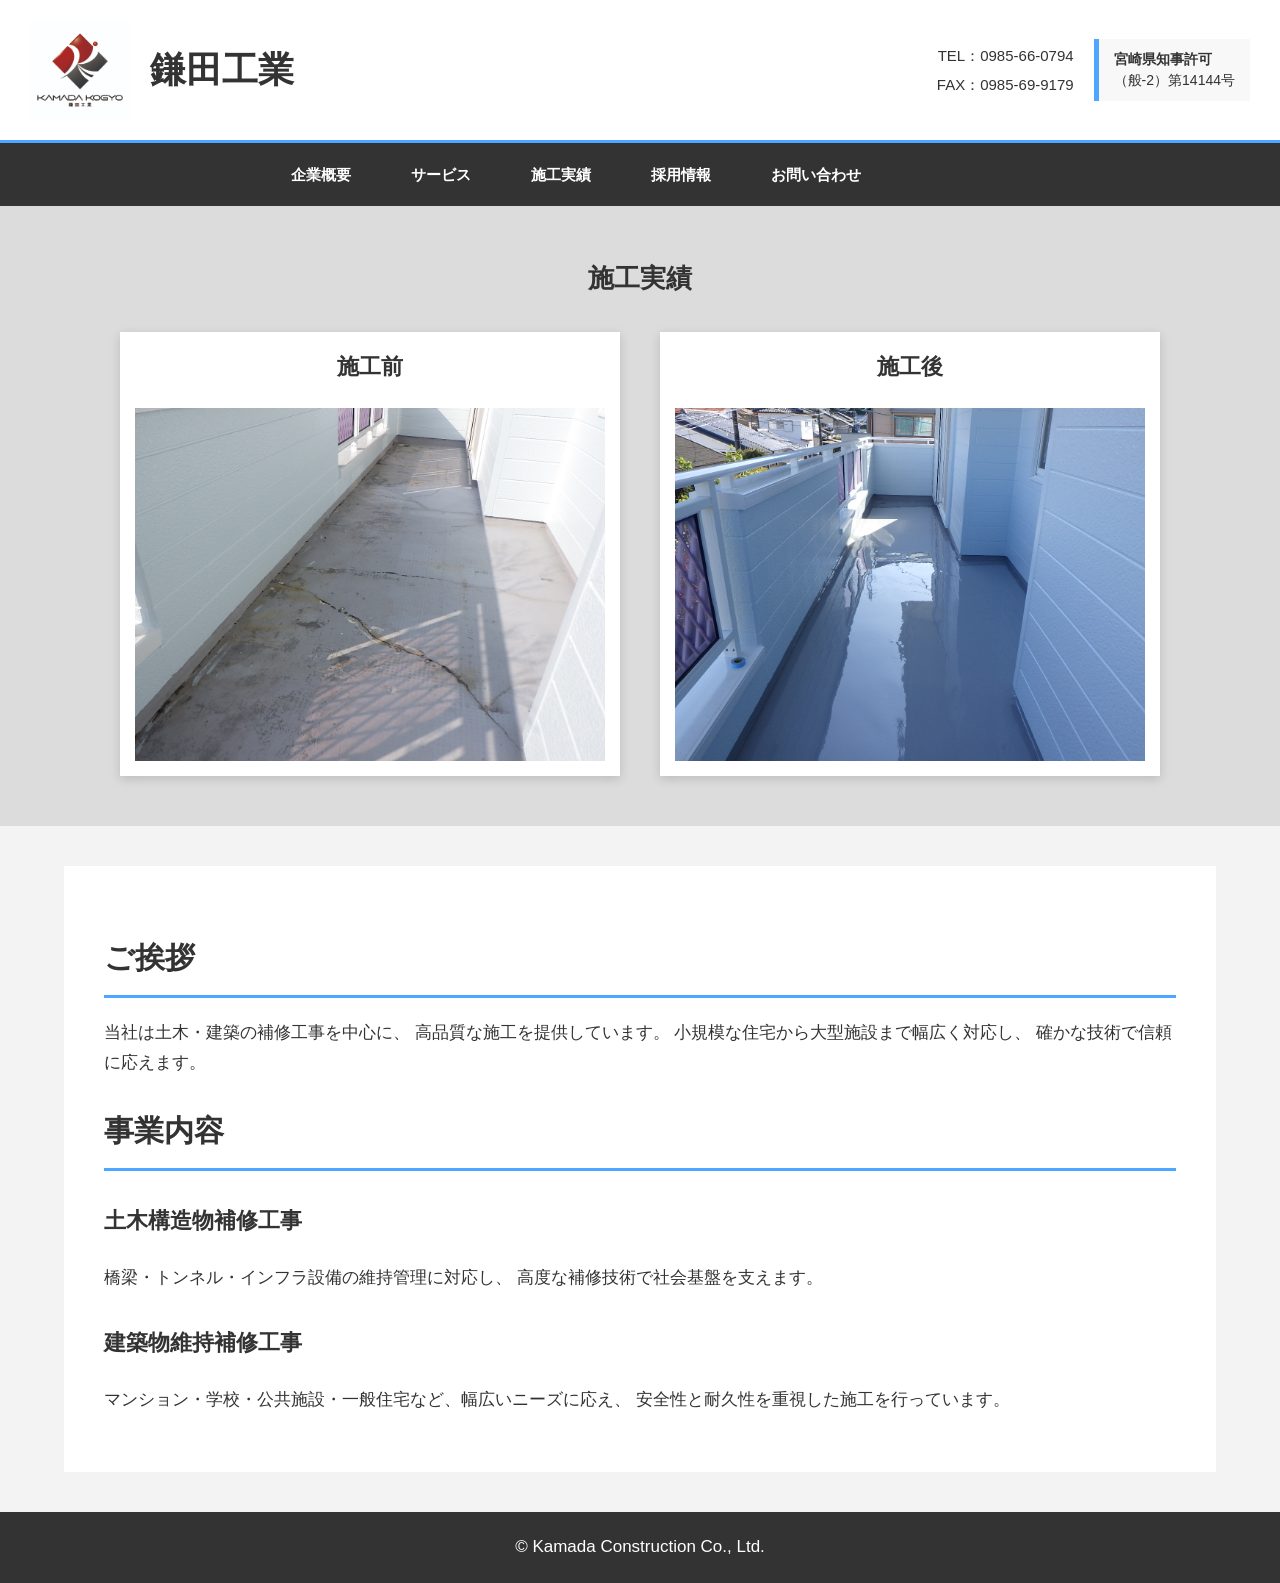
==== index.html @ 240cc28d "Add files via upload" ====
<!DOCTYPE html>
<html lang="ja">
<head>
  <meta charset="UTF-8">
  <title>鎌田工業</title>
  <meta name="viewport" content="width=device-width, initial-scale=1.0">

  <!-- CSS読み込み -->
  <link rel="stylesheet" href="style/1.css">

</head>
<body>

  <!-- ヘッダー -->
<header class="header">

  <div class="logo-area">
    <img src="ロゴ.jpg" alt="会社ロゴ" class="logo">
    <h1>鎌田工業</h1>
  </div>

<div class="contact">

  <div class="contact-info">
    <p>TEL：0985-66-0794</p>
    <p>FAX：0985-69-9179</p>
  </div>

  <div class="license">
    <strong>宮崎県知事許可</strong><br>
    （般-2）第14144号
  </div>

</div>

</header>

  <!-- ナビ -->
  <nav class="nav">
    <ul class="container">
<li><a href="company.html">企業概要</a></li>
<li><a href="service.html">サービス</a></li>
<li><a href="works.html">施工実績</a></li>
<li><a href="recruit.html">採用情報</a></li>
<li><a href="contact.html">お問い合わせ</a></li>
    </ul>
  </nav>

  <!-- メイン -->
<section class="hero">

  <h2>施工実績</h2>

  <div class="before-after">

    <div class="box">
      <h3>施工前</h3>
      <img src="before.jpg" alt="施工前">
    </div>

    <div class="box">
      <h3>施工後</h3>
      <img src="after.jpg" alt="施工後">
    </div>

  </div>

</section>
  <!-- コンテンツ -->
  <main class="container main">

    <section>

      <h2>ご挨拶</h2>

      <p>
        当社は土木・建築の補修工事を中心に、
        高品質な施工を提供しています。
        小規模な住宅から大型施設まで幅広く対応し、
        確かな技術で信頼に応えます。
      </p>

    </section>

    <section>

      <h2>事業内容</h2>

      <h3>土木構造物補修工事</h3>

      <p>
        橋梁・トンネル・インフラ設備の維持管理に対応し、
        高度な補修技術で社会基盤を支えます。
      </p>

      <h3>建築物維持補修工事</h3>

      <p>
        マンション・学校・公共施設・一般住宅など、幅広いニーズに応え、
        安全性と耐久性を重視した施工を行っています。
      </p>

    </section>

  </main>

  <!-- フッター -->
  <footer class="footer">

    <div class="container">
      <p>© Kamada Construction Co., Ltd.</p>
    </div>

  </footer>

</body>
</html>
---- style/1.css ----
/* 全体 */

body{
  margin:0;
  font-family:sans-serif;
  background:#f3f3f3;
  color:#333;
  font-size:17px;
  line-height:1.8;
}

/* 共通 */

.container{
  width:90%;
  max-width:1300px;
  margin:auto;
}

/* ヘッダー */

.header{
  background:white;
  display:flex;
  justify-content:space-between;
  align-items:center;
  padding:20px 30px;
  border-bottom:3px solid #4da6ff;
}

.logo-area{
  display:flex;
  align-items:center;
  gap:20px;
}

.logo-area img{
  width:100px;
  height:auto;
}

.logo-area h1{
  margin:0;
  font-size:36px;
}

.contact{
  text-align:right;
  font-size:15px;
}

/* ナビ */

.nav{
  background:#333;
}

.nav ul{
  display:flex;
  justify-content:center;
  list-style:none;
  margin:0;
  padding:0;
}

.nav a{
  display:block;
  padding:18px 30px;
  color:white;
  text-decoration:none;
  font-size:15px;
  font-weight:bold;
}

.nav a:hover{
  background:#4da6ff;
}

/* 施工前後 */

.hero{
  background:#dcdcdc;
  padding:50px 20px;
}

.hero h2{
  text-align:center;
  margin-top:0;
  margin-bottom:30px;
}

.before-after{
  display:flex;
  justify-content:center;
  gap:40px;
  flex-wrap:wrap;
}

.box{
  background:white;
  padding:15px;
  box-shadow:0 3px 10px rgba(0,0,0,0.15);
  width:500px;
  max-width:100%;
  box-sizing:border-box;
}

.box h3{
  text-align:center;
  margin-top:0;
  font-size:22px;
}

.box img{
  width:100%;
  height:auto;
  display:block;
}

/* 本文 */

.main{
  width:90%;
  max-width:1300px;
  margin:40px auto;
  background:white;
  padding:40px;
  box-sizing:border-box;
}

.main h2{
  font-size:30px;
  border-bottom:3px solid #4da6ff;
  padding-bottom:10px;
  margin-bottom:20px;
}

.main h3{
  font-size:22px;
  margin-top:30px;
}

.main p{
  font-size:17px;
}

/* フッター */

.footer{
  background:#333;
  color:white;
  text-align:center;
  padding:20px;
  margin-top:40px;
}

.footer p{
  margin:0;
}

/* レスポンシブ対応 */

@media (max-width: 900px){

  .header{
    flex-direction:column;
    text-align:center;
    gap:15px;
    padding:20px;
  }

  .logo-area{
    flex-direction:column;
    gap:10px;
  }

  .logo-area h1{
    font-size:28px;
  }

  .contact{
    text-align:center;
  }

  .nav ul{
    flex-wrap:wrap;
  }

  .nav a{
    padding:12px 15px;
    font-size:14px;
  }

  .main{
    width:95%;
    padding:20px;
  }

  .main h2{
    font-size:24px;
  }

  .main h3{
    font-size:20px;
  }

  .box{
    width:100%;
  }

}
table{
  width:100%;
  border-collapse:collapse;
}

table td{
  border:1px solid #ddd;
  padding:15px;
}

input,
textarea{
  width:100%;
  padding:10px;
  box-sizing:border-box;
}

button{
  background:#4da6ff;
  color:white;
  border:none;
  padding:12px 25px;
  cursor:pointer;
  font-size:16px;
}

button:hover{
  opacity:0.8;
}
@page {
  size: landscape;
  margin: 5mm;
}

@media print {

  html,
  body{
    width: 100%;
  }

  body{
    zoom: 100%;
    background: white;
  }

  .container,
  .main{
    width: 100%;
    max-width: none;
  }

}

/* 区切り線 */

hr{
  border:none;
  border-top:2px solid #ddd;
  margin:50px 0;
}

/* 対応工事一覧 */

.service-list{
  background:#f8f8f8;
  padding:30px;
  border-left:5px solid #4da6ff;
  margin-top:20px;
}

.service-list h2{
  margin-top:0;
}

.service-list ul{
  margin-bottom:25px;
}

.service-list li{
  margin-bottom:8px;
}

/* 採用情報 */

.job-box{
  margin-top:30px;
  border:1px solid #ddd;
  background:#fff;
}

.job-row{
  display:flex;
  border-bottom:1px solid #ddd;
}

.job-row:last-child{
  border-bottom:none;
}

.job-title{
  width:220px;
  background:#f5f5f5;
  padding:18px;
  font-weight:bold;
  box-sizing:border-box;
}

.job-content{
  flex:1;
  padding:18px;
  box-sizing:border-box;
}

.recruit-contact{
  margin-top:40px;
  padding:25px;
  background:#f8f8f8;
  border-left:5px solid #4da6ff;
}

@media (max-width:900px){

  .job-row{
    flex-direction:column;
  }

  .job-title{
    width:100%;
  }

}

/* ヘッダー会社情報 */

/* ヘッダー会社情報 */

.contact{
  display:flex;
  align-items:center;
  gap:20px;
}

.contact-info{
  text-align:right;
  font-size:15px;
  line-height:1.6;
}

.contact-info p{
  margin:5px 0;
}

.license{
  background:#f8f8f8;
  border-left:5px solid #4da6ff;
  padding:10px 15px;
  font-size:14px;
  line-height:1.5;
  text-align:left;
  white-space:nowrap;
}

/* スマホ対応 */

@media (max-width:900px){

  .contact{
    flex-direction:column;
    align-items:center;
    gap:10px;
  }

  .contact-info{
    text-align:center;
  }

}

table{
  width:100%;
  border-collapse:collapse;
  table-layout:fixed;
}

table td{
  border:1px solid #ddd;
  padding:15px;
  vertical-align:top;
}

table td:first-child{
  width:120px;
  background:#f5f5f5;
  font-weight:bold;
}

table tr:first-child{
  background:#4da6ff;
  color:white;
  font-weight:bold;
}

table td{
  padding:15px;
  vertical-align:top;
}

/* 施工実績 */

.works-table{
  width:100%;
  border-collapse:collapse;
}

.works-table th{
  background:#4da6ff;
  color:#fff;
  padding:15px;
  border:1px solid #ddd;
  text-align:left;
}

.works-table td{
  padding:15px;
  border:1px solid #ddd;
  vertical-align:top;
}

/* 企業概要テーブル */

table{
width:100%;
border-collapse:collapse;
}

table td{
border:1px solid #ddd;
padding:15px;
vertical-align:top;
}

table td:first-child{
width:140px;
background:#f5f5f5;
font-weight:bold;
}
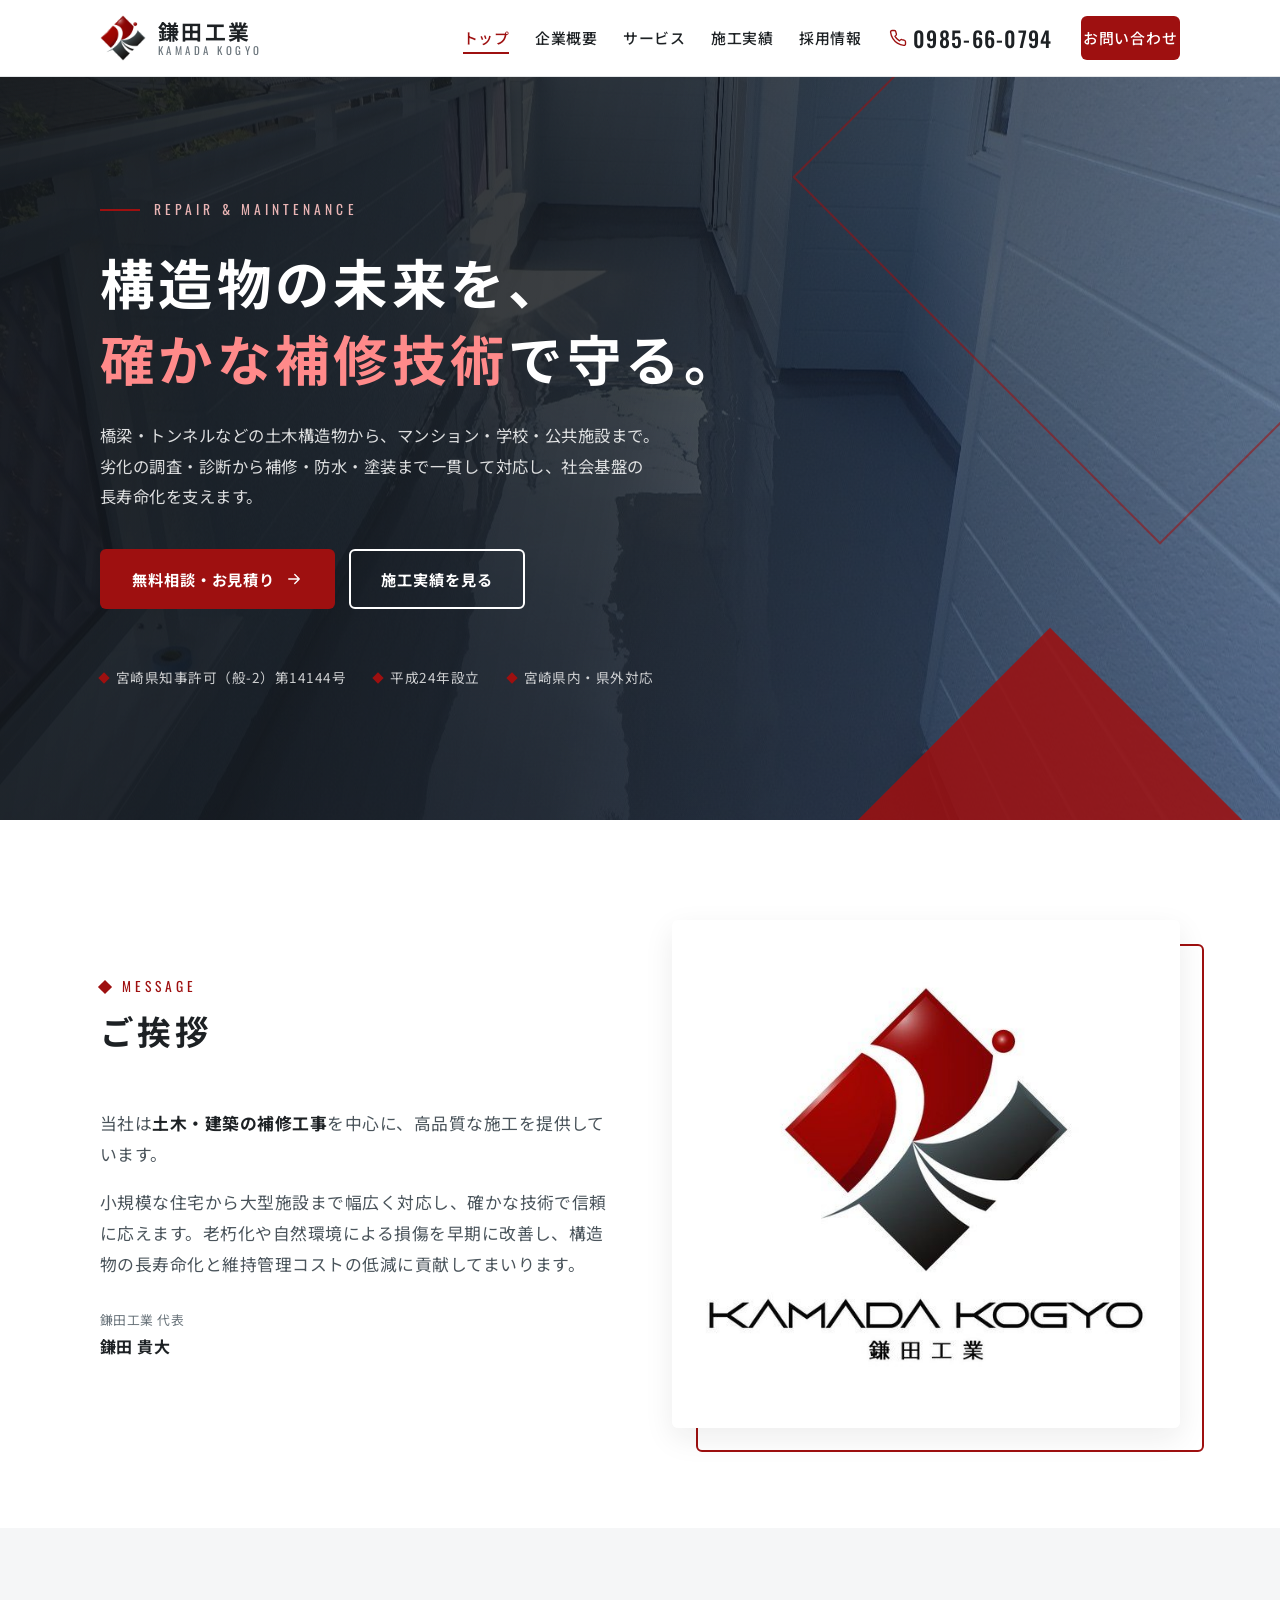
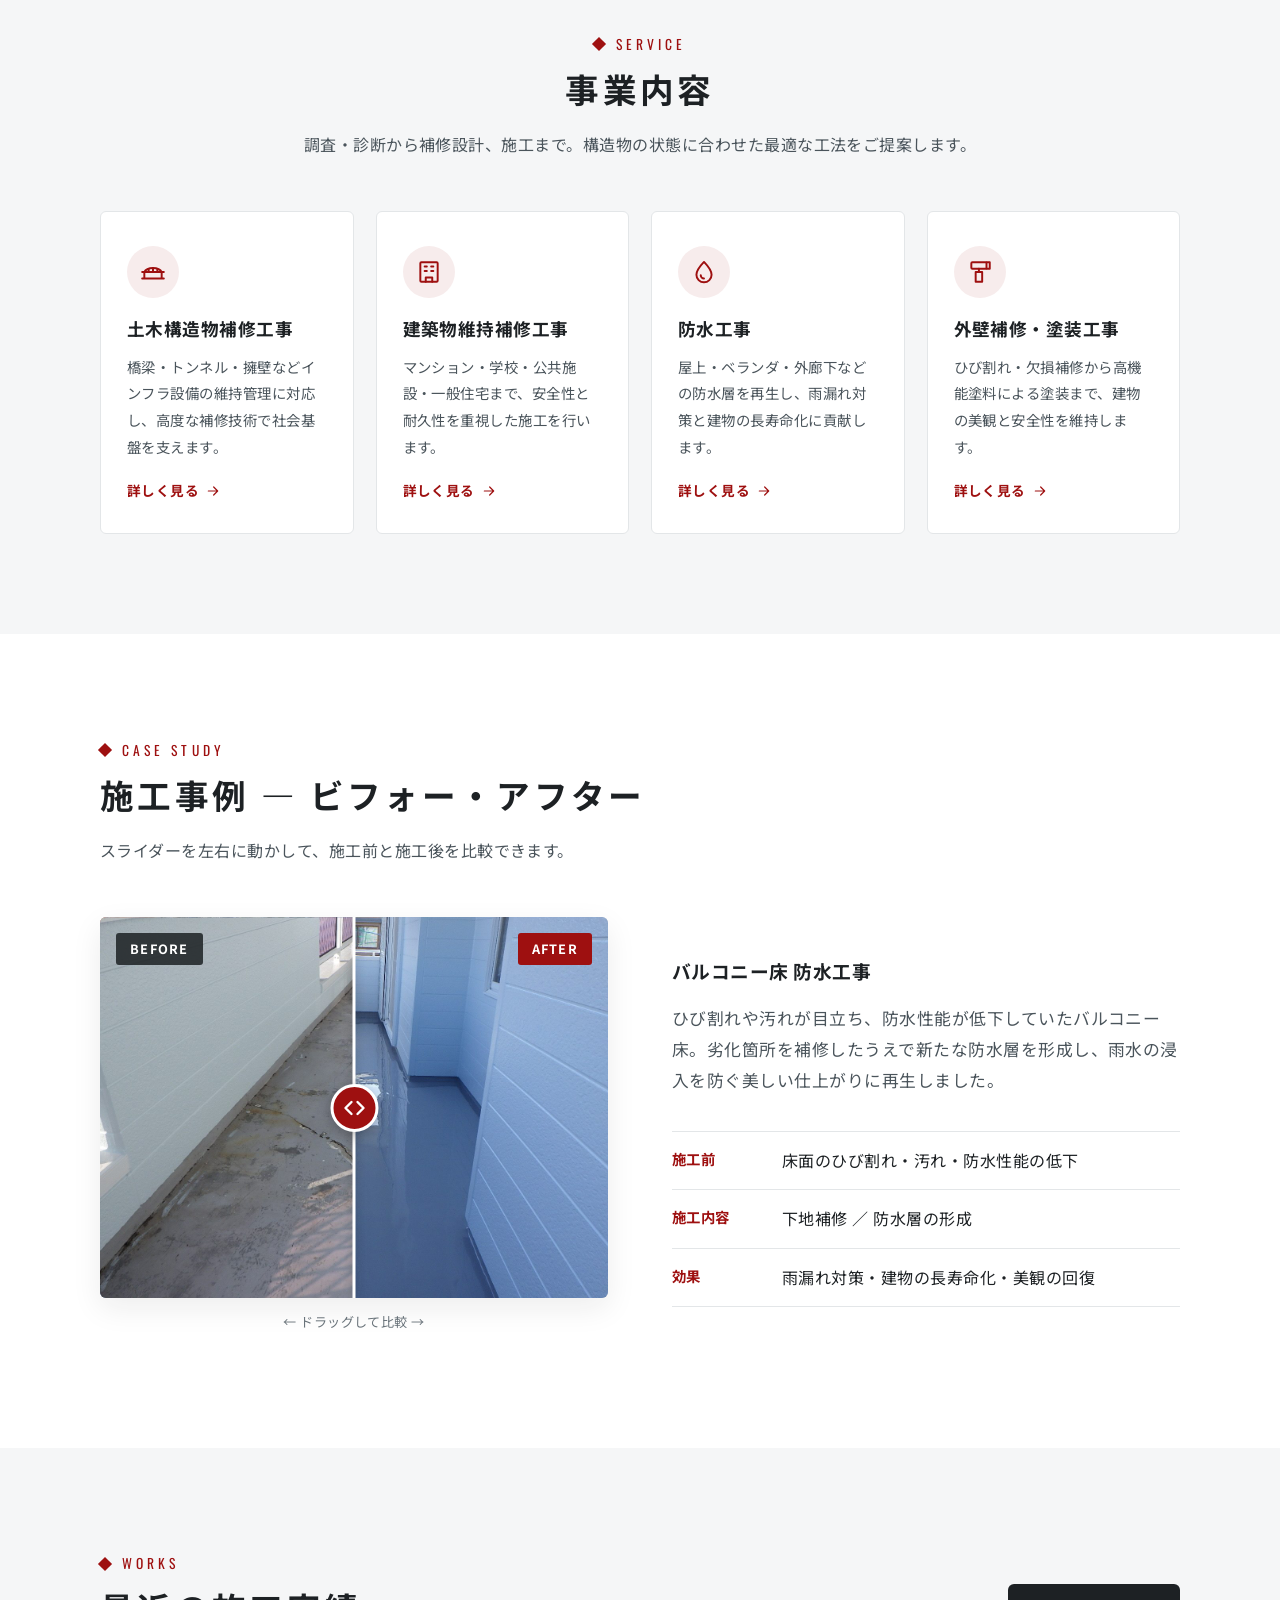
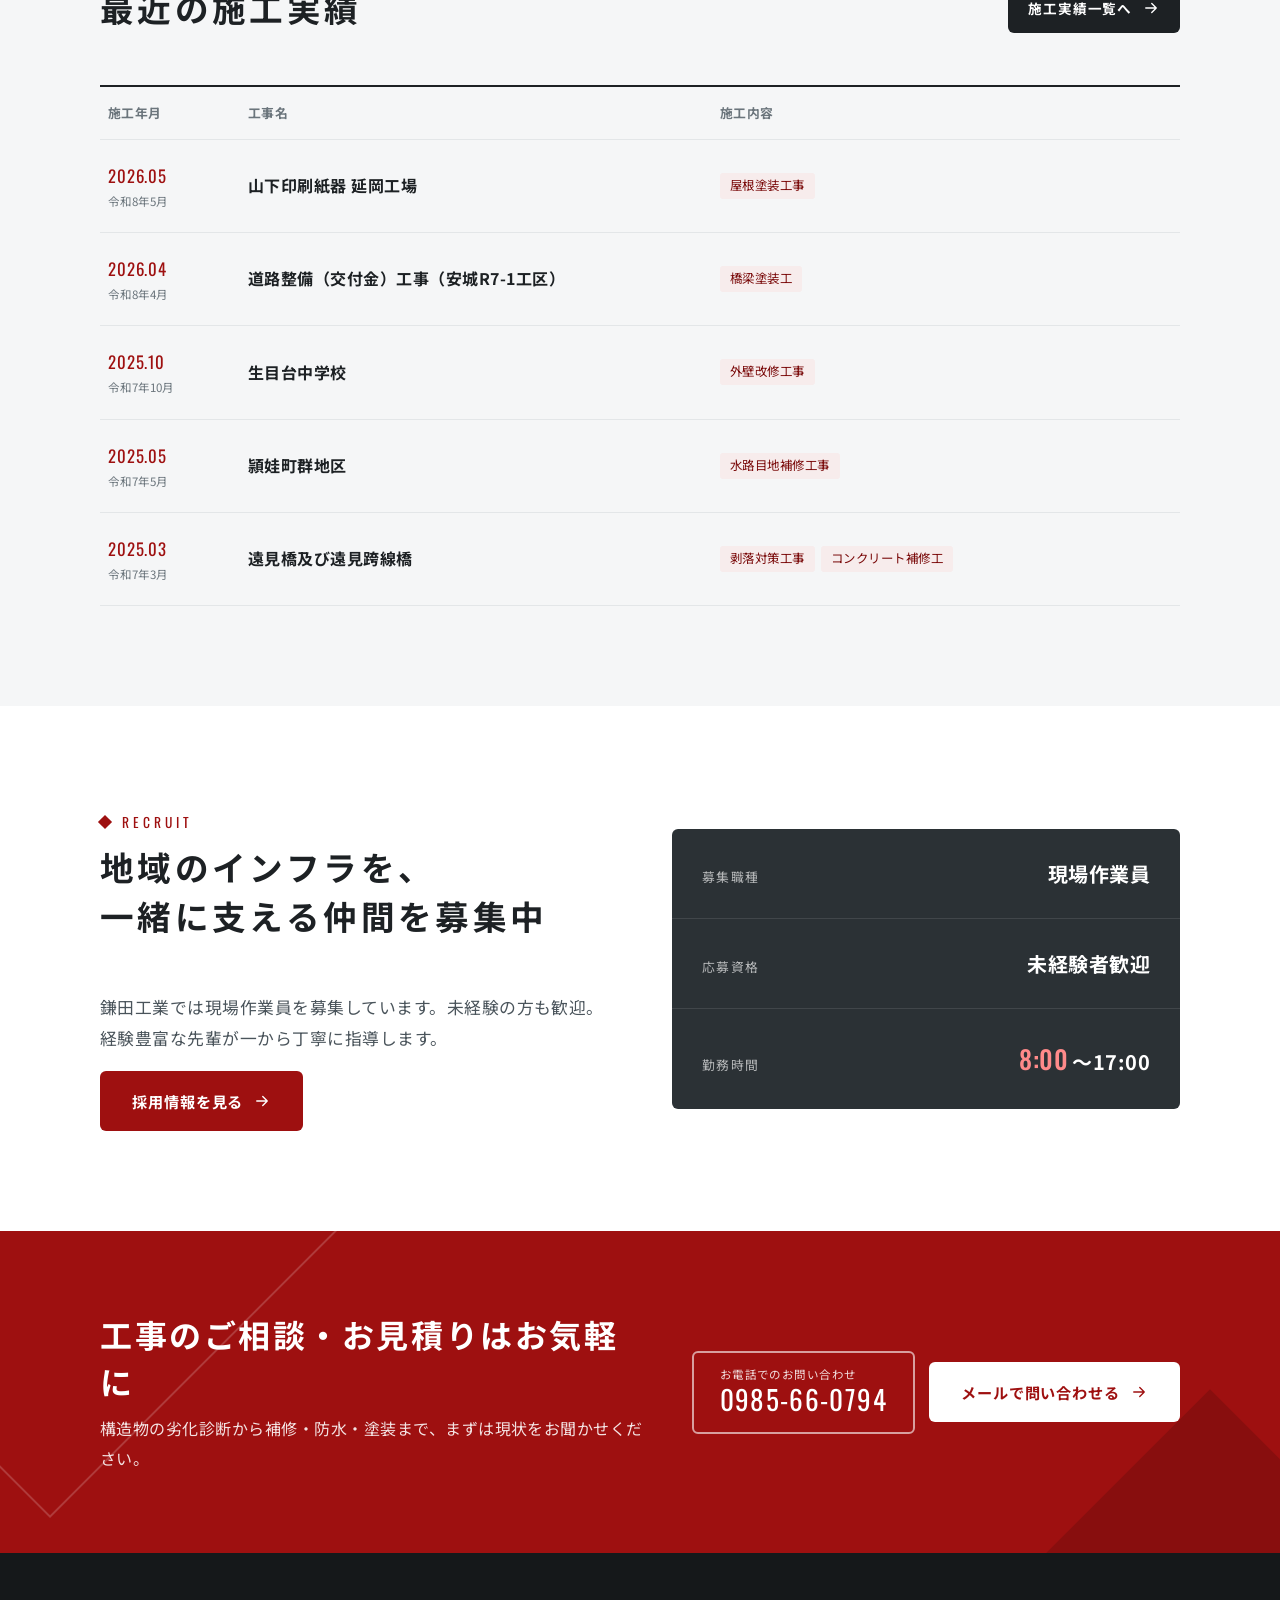
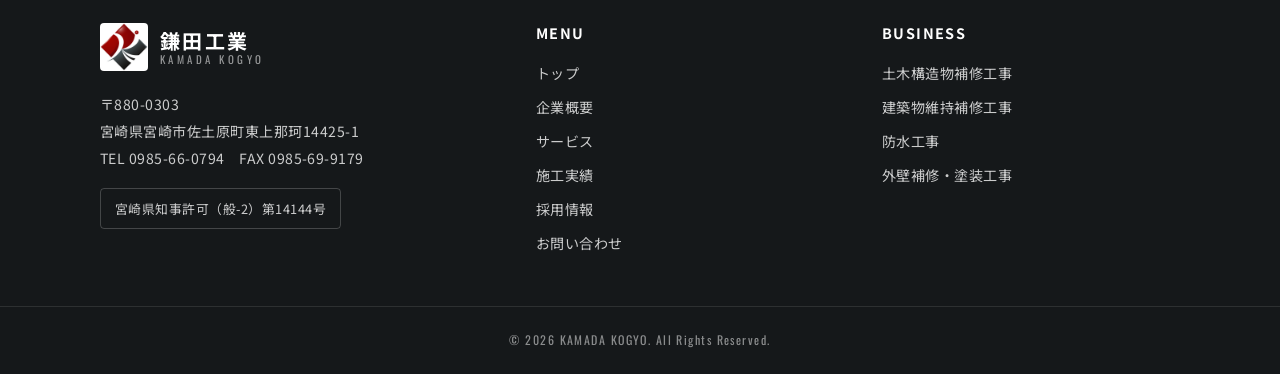
==== commit 61d2668f: "サイトを新デザインに差し替え、検索エンジン向けの設定を追加 - アップロードされた新しいサイト一式に置き換え（assets/配下に画像・CSS・JSを整理） - 全ページにcanonical・og:u" ====
--- a/index.html
+++ b/index.html
@@ -1,117 +1,295 @@
-<!DOCTYPE html>
-<html lang="ja">
-<head>
-  <meta charset="UTF-8">
-  <title>鎌田工業</title>
-  <meta name="viewport" content="width=device-width, initial-scale=1.0">
-
-  <!-- CSS読み込み -->
-  <link rel="stylesheet" href="style/1.css">
-
-</head>
-<body>
-
-  <!-- ヘッダー -->
-<header class="header">
-
-  <div class="logo-area">
-    <img src="ロゴ.jpg" alt="会社ロゴ" class="logo">
-    <h1>鎌田工業</h1>
-  </div>
-
-<div class="contact">
-
-  <div class="contact-info">
-    <p>TEL：0985-66-0794</p>
-    <p>FAX：0985-69-9179</p>
-  </div>
-
-  <div class="license">
-    <strong>宮崎県知事許可</strong><br>
-    （般-2）第14144号
-  </div>
-
-</div>
-
-</header>
-
-  <!-- ナビ -->
-  <nav class="nav">
-    <ul class="container">
-<li><a href="company.html">企業概要</a></li>
-<li><a href="service.html">サービス</a></li>
-<li><a href="works.html">施工実績</a></li>
-<li><a href="recruit.html">採用情報</a></li>
-<li><a href="contact.html">お問い合わせ</a></li>
-    </ul>
-  </nav>
-
-  <!-- メイン -->
-<section class="hero">
-
-  <h2>施工実績</h2>
-
-  <div class="before-after">
-
-    <div class="box">
-      <h3>施工前</h3>
-      <img src="before.jpg" alt="施工前">
-    </div>
-
-    <div class="box">
-      <h3>施工後</h3>
-      <img src="after.jpg" alt="施工後">
-    </div>
-
-  </div>
-
-</section>
-  <!-- コンテンツ -->
-  <main class="container main">
-
-    <section>
-
-      <h2>ご挨拶</h2>
-
-      <p>
-        当社は土木・建築の補修工事を中心に、
-        高品質な施工を提供しています。
-        小規模な住宅から大型施設まで幅広く対応し、
-        確かな技術で信頼に応えます。
-      </p>
-
-    </section>
-
-    <section>
-
-      <h2>事業内容</h2>
-
-      <h3>土木構造物補修工事</h3>
-
-      <p>
-        橋梁・トンネル・インフラ設備の維持管理に対応し、
-        高度な補修技術で社会基盤を支えます。
-      </p>
-
-      <h3>建築物維持補修工事</h3>
-
-      <p>
-        マンション・学校・公共施設・一般住宅など、幅広いニーズに応え、
-        安全性と耐久性を重視した施工を行っています。
-      </p>
-
-    </section>
-
-  </main>
-
-  <!-- フッター -->
-  <footer class="footer">
-
-    <div class="container">
-      <p>© Kamada Construction Co., Ltd.</p>
-    </div>
-
-  </footer>
-
-</body>
-</html>+<!DOCTYPE html>
+<html lang="ja" class="no-js">
+<head>
+<meta charset="UTF-8">
+<meta name="viewport" content="width=device-width, initial-scale=1">
+<title>鎌田工業｜宮崎の土木構造物補修・建築物維持補修・防水・塗装工事</title>
+<meta name="description" content="宮崎県宮崎市の鎌田工業は、橋梁・トンネルなどの土木構造物補修工事、マンション・学校・公共施設の建築物維持補修工事、防水工事、塗装工事を行う専門業者です。">
+<meta name="theme-color" content="#9e1010">
+<meta property="og:type" content="website">
+<meta property="og:site_name" content="鎌田工業">
+<meta property="og:title" content="鎌田工業｜宮崎の土木構造物補修・建築物維持補修・防水・塗装工事">
+<meta property="og:description" content="宮崎県宮崎市の鎌田工業は、橋梁・トンネルなどの土木構造物補修工事、マンション・学校・公共施設の建築物維持補修工事、防水工事、塗装工事を行う専門業者です。">
+<meta property="og:image" content="https://kamadakougyou.github.io/kamada-kogyo/assets/img/after.jpg">
+<meta property="og:locale" content="ja_JP">
+<link rel="canonical" href="https://kamadakougyou.github.io/kamada-kogyo/">
+<meta property="og:url" content="https://kamadakougyou.github.io/kamada-kogyo/">
+<script type="application/ld+json">
+{
+ "@context": "https://schema.org",
+ "@type": "GeneralContractor",
+ "name": "鎌田工業",
+ "alternateName": "KAMADA KOGYO",
+ "url": "https://kamadakougyou.github.io/kamada-kogyo/",
+ "logo": "https://kamadakougyou.github.io/kamada-kogyo/assets/img/logo.jpg",
+ "image": "https://kamadakougyou.github.io/kamada-kogyo/assets/img/after.jpg",
+ "description": "宮崎県宮崎市の土木構造物補修工事・建築物維持補修工事・防水工事・塗装工事の専門業者",
+ "telephone": "+81-985-66-0794",
+ "faxNumber": "+81-985-69-9179",
+ "foundingDate": "2012",
+ "founder": {
+  "@type": "Person",
+  "name": "鎌田 貴大"
+ },
+ "address": {
+  "@type": "PostalAddress",
+  "postalCode": "880-0303",
+  "addressRegion": "宮崎県",
+  "addressLocality": "宮崎市",
+  "streetAddress": "佐土原町東上那珂14425-1",
+  "addressCountry": "JP"
+ },
+ "areaServed": "宮崎県"
+}
+</script>
+<link rel="icon" type="image/png" href="assets/img/favicon.png">
+<link rel="apple-touch-icon" href="assets/img/mark.png">
+<link rel="preconnect" href="https://fonts.googleapis.com">
+<link rel="preconnect" href="https://fonts.gstatic.com" crossorigin>
+<link href="https://fonts.googleapis.com/css2?family=Noto+Sans+JP:wght@400;500;700&family=Oswald:wght@400;500&display=swap" rel="stylesheet">
+<link rel="stylesheet" href="assets/css/style.css">
+</head>
+<body>
+<a class="skip-link" href="#main">本文へスキップ</a>
+<header class="site-header">
+  <div class="container">
+    <a class="brand" href="index.html" aria-label="鎌田工業 トップページ">
+      <img src="assets/img/mark.png" alt="" width="46" height="46">
+      <span class="brand-text"><span class="brand-name">鎌田工業</span><span class="brand-en">KAMADA KOGYO</span></span>
+    </a>
+    <button class="menu-toggle" type="button" aria-expanded="false" aria-controls="global-nav" aria-label="メニューを開閉">
+      <span></span><span></span><span></span>
+    </button>
+    <nav class="global-nav" id="global-nav" aria-label="グローバルナビゲーション">
+      <ul>
+        <li><a href="index.html" aria-current="page">トップ</a></li>
+        <li><a href="company.html">企業概要</a></li>
+        <li><a href="service.html">サービス</a></li>
+        <li><a href="works.html">施工実績</a></li>
+        <li><a href="recruit.html">採用情報</a></li>
+      </ul>
+      <div class="header-tel">
+        <a href="tel:0985660794"><svg viewBox="0 0 24 24" fill="none" stroke="currentColor" stroke-width="1.8" stroke-linecap="round" stroke-linejoin="round" aria-hidden="true"><path d="M22 16.9v3a2 2 0 0 1-2.2 2 19.8 19.8 0 0 1-8.6-3.1 19.5 19.5 0 0 1-6-6A19.8 19.8 0 0 1 2.1 4.2 2 2 0 0 1 4.1 2h3a2 2 0 0 1 2 1.7c.1.9.4 1.8.7 2.7a2 2 0 0 1-.5 2.1L8 9.8a16 16 0 0 0 6 6l1.3-1.3a2 2 0 0 1 2.1-.4c.9.3 1.8.6 2.7.7a2 2 0 0 1 1.7 2z"/></svg>0985-66-0794</a>
+      </div>
+      <a class="btn btn-primary btn-sm" href="contact.html">お問い合わせ</a>
+    </nav>
+  </div>
+</header>
+<main id="main">
+<section class="hero">
+  <div class="container">
+    <p class="hero-label">REPAIR &amp; MAINTENANCE</p>
+    <h1>構造物の未来を、<br><em>確かな補修技術</em>で守る。</h1>
+    <p class="hero-lead">橋梁・トンネルなどの土木構造物から、マンション・学校・公共施設まで。<br>劣化の調査・診断から補修・防水・塗装まで一貫して対応し、社会基盤の長寿命化を支えます。</p>
+    <div class="hero-actions">
+      <a class="btn btn-primary" href="contact.html">無料相談・お見積り<svg viewBox="0 0 24 24" fill="none" stroke="currentColor" stroke-width="1.8" stroke-linecap="round" stroke-linejoin="round" aria-hidden="true"><path d="M5 12h14M13 6l6 6-6 6"/></svg></a>
+      <a class="btn btn-outline" href="works.html">施工実績を見る</a>
+    </div>
+    <ul class="hero-badges">
+      <li>宮崎県知事許可（般-2）第14144号</li>
+      <li>平成24年設立</li>
+      <li>宮崎県内・県外対応</li>
+    </ul>
+  </div>
+</section>
+
+<section class="section">
+  <div class="container split">
+    <div class="reveal">
+      <div class="section-head">
+        <span class="en">MESSAGE</span>
+        <h2>ご挨拶</h2>
+      </div>
+      <p class="lead-text">当社は<strong>土木・建築の補修工事</strong>を中心に、高品質な施工を提供しています。</p>
+      <p class="lead-text">小規模な住宅から大型施設まで幅広く対応し、確かな技術で信頼に応えます。老朽化や自然環境による損傷を早期に改善し、構造物の長寿命化と維持管理コストの低減に貢献してまいります。</p>
+      <p class="signature"><span>鎌田工業 代表</span>鎌田 貴大</p>
+    </div>
+    <div class="greeting-figure reveal">
+      <img src="assets/img/logo.jpg" alt="鎌田工業 ロゴマーク" width="600" height="600" loading="lazy">
+    </div>
+  </div>
+</section>
+
+<section class="section section-alt">
+  <div class="container">
+    <div class="section-head center reveal">
+      <span class="en">SERVICE</span>
+      <h2>事業内容</h2>
+      <p>調査・診断から補修設計、施工まで。構造物の状態に合わせた最適な工法をご提案します。</p>
+    </div>
+    <div class="cards">
+      <a class="card reveal" href="service.html#civil">
+        <div class="card-icon"><svg viewBox="0 0 24 24" fill="none" stroke="currentColor" stroke-width="1.8" stroke-linecap="round" stroke-linejoin="round" aria-hidden="true"><path d="M2 18h20M4 18v-6M20 18v-6M2 12h20"/><path d="M4 12c2.5-5 13.5-5 16 0"/><path d="M8 12V9.4M12 12V8.2M16 12V9.4"/></svg></div>
+        <h3>土木構造物補修工事</h3>
+        <p>橋梁・トンネル・擁壁などインフラ設備の維持管理に対応し、高度な補修技術で社会基盤を支えます。</p>
+        <span class="more">詳しく見る<svg viewBox="0 0 24 24" fill="none" stroke="currentColor" stroke-width="1.8" stroke-linecap="round" stroke-linejoin="round" aria-hidden="true"><path d="M5 12h14M13 6l6 6-6 6"/></svg></span>
+      </a>
+      <a class="card reveal" href="service.html#building">
+        <div class="card-icon"><svg viewBox="0 0 24 24" fill="none" stroke="currentColor" stroke-width="1.8" stroke-linecap="round" stroke-linejoin="round" aria-hidden="true"><rect x="4" y="3" width="16" height="18" rx="1"/><path d="M9 21v-4h6v4M8 7h2M14 7h2M8 11h2M14 11h2"/></svg></div>
+        <h3>建築物維持補修工事</h3>
+        <p>マンション・学校・公共施設・一般住宅まで、安全性と耐久性を重視した施工を行います。</p>
+        <span class="more">詳しく見る<svg viewBox="0 0 24 24" fill="none" stroke="currentColor" stroke-width="1.8" stroke-linecap="round" stroke-linejoin="round" aria-hidden="true"><path d="M5 12h14M13 6l6 6-6 6"/></svg></span>
+      </a>
+      <a class="card reveal" href="service.html#waterproof">
+        <div class="card-icon"><svg viewBox="0 0 24 24" fill="none" stroke="currentColor" stroke-width="1.8" stroke-linecap="round" stroke-linejoin="round" aria-hidden="true"><path d="M12 2.7S5 10 5 14.5a7 7 0 0 0 14 0C19 10 12 2.7 12 2.7z"/><path d="M9 15a3 3 0 0 0 3 3"/></svg></div>
+        <h3>防水工事</h3>
+        <p>屋上・ベランダ・外廊下などの防水層を再生し、雨漏れ対策と建物の長寿命化に貢献します。</p>
+        <span class="more">詳しく見る<svg viewBox="0 0 24 24" fill="none" stroke="currentColor" stroke-width="1.8" stroke-linecap="round" stroke-linejoin="round" aria-hidden="true"><path d="M5 12h14M13 6l6 6-6 6"/></svg></span>
+      </a>
+      <a class="card reveal" href="service.html#wall">
+        <div class="card-icon"><svg viewBox="0 0 24 24" fill="none" stroke="currentColor" stroke-width="1.8" stroke-linecap="round" stroke-linejoin="round" aria-hidden="true"><path d="M18 3h3v6h-3"/><rect x="4" y="3" width="14" height="6" rx="1"/><path d="M11 9v3H8v9h6v-9h-3"/></svg></div>
+        <h3>外壁補修・塗装工事</h3>
+        <p>ひび割れ・欠損補修から高機能塗料による塗装まで、建物の美観と安全性を維持します。</p>
+        <span class="more">詳しく見る<svg viewBox="0 0 24 24" fill="none" stroke="currentColor" stroke-width="1.8" stroke-linecap="round" stroke-linejoin="round" aria-hidden="true"><path d="M5 12h14M13 6l6 6-6 6"/></svg></span>
+      </a>
+    </div>
+  </div>
+</section>
+
+<section class="section">
+  <div class="container">
+    <div class="section-head reveal">
+      <span class="en">CASE STUDY</span>
+      <h2>施工事例 ― ビフォー・アフター</h2>
+      <p>スライダーを左右に動かして、施工前と施工後を比較できます。</p>
+    </div>
+    <div class="split">
+      <div class="reveal">
+        <div class="compare">
+          <img src="assets/img/after.jpg" alt="施工後：防水層が新たに形成されたバルコニー床" loading="lazy" width="1280" height="960">
+          <img class="compare-before" src="assets/img/before.jpg" alt="施工前：ひび割れと汚れが目立つバルコニー床" loading="lazy" width="1280" height="960">
+          <span class="compare-tag before">BEFORE</span>
+          <span class="compare-tag after">AFTER</span>
+          <div class="compare-handle"></div>
+          <input type="range" min="0" max="100" value="50" aria-label="施工前と施工後の比較スライダー">
+        </div>
+        <p class="compare-note">← ドラッグして比較 →</p>
+      </div>
+      <div class="case-meta reveal">
+        <h3>バルコニー床 防水工事</h3>
+        <p class="lead-text">ひび割れや汚れが目立ち、防水性能が低下していたバルコニー床。劣化箇所を補修したうえで新たな防水層を形成し、雨水の浸入を防ぐ美しい仕上がりに再生しました。</p>
+        <dl>
+          <dt>施工前</dt><dd>床面のひび割れ・汚れ・防水性能の低下</dd>
+          <dt>施工内容</dt><dd>下地補修 ／ 防水層の形成</dd>
+          <dt>効果</dt><dd>雨漏れ対策・建物の長寿命化・美観の回復</dd>
+        </dl>
+      </div>
+    </div>
+  </div>
+</section>
+
+<section class="section section-alt">
+  <div class="container">
+    <div class="section-head reveal" style="display:flex;justify-content:space-between;align-items:flex-end;flex-wrap:wrap;gap:20px">
+      <div>
+        <span class="en">WORKS</span>
+        <h2>最近の施工実績</h2>
+      </div>
+      <a class="btn btn-dark btn-sm" href="works.html">施工実績一覧へ<svg viewBox="0 0 24 24" fill="none" stroke="currentColor" stroke-width="1.8" stroke-linecap="round" stroke-linejoin="round" aria-hidden="true"><path d="M5 12h14M13 6l6 6-6 6"/></svg></a>
+    </div>
+    <div class="works-list reveal">
+      <div class="works-row head" aria-hidden="true"><div>施工年月</div><div>工事名</div><div>施工内容</div></div>
+      <div class="works-row">
+        <div class="works-date">2026.05<small>令和8年5月</small></div>
+        <div class="works-name">山下印刷紙器 延岡工場</div>
+        <div class="works-type"><span class="tag">屋根塗装工事</span></div>
+      </div>
+      <div class="works-row">
+        <div class="works-date">2026.04<small>令和8年4月</small></div>
+        <div class="works-name">道路整備（交付金）工事（安城R7-1工区）</div>
+        <div class="works-type"><span class="tag">橋梁塗装工</span></div>
+      </div>
+      <div class="works-row">
+        <div class="works-date">2025.10<small>令和7年10月</small></div>
+        <div class="works-name">生目台中学校</div>
+        <div class="works-type"><span class="tag">外壁改修工事</span></div>
+      </div>
+      <div class="works-row">
+        <div class="works-date">2025.05<small>令和7年5月</small></div>
+        <div class="works-name">頴娃町群地区</div>
+        <div class="works-type"><span class="tag">水路目地補修工事</span></div>
+      </div>
+      <div class="works-row">
+        <div class="works-date">2025.03<small>令和7年3月</small></div>
+        <div class="works-name">遠見橋及び遠見跨線橋</div>
+        <div class="works-type"><span class="tag">剥落対策工事</span><span class="tag">コンクリート補修工</span></div>
+      </div>
+    </div>
+  </div>
+</section>
+
+<section class="section">
+  <div class="container">
+    <div class="split">
+      <div class="reveal">
+        <div class="section-head">
+          <span class="en">RECRUIT</span>
+          <h2>地域のインフラを、<br>一緒に支える仲間を募集中</h2>
+        </div>
+        <p class="lead-text">鎌田工業では現場作業員を募集しています。未経験の方も歓迎。経験豊富な先輩が一から丁寧に指導します。</p>
+        <a class="btn btn-primary" href="recruit.html">採用情報を見る<svg viewBox="0 0 24 24" fill="none" stroke="currentColor" stroke-width="1.8" stroke-linecap="round" stroke-linejoin="round" aria-hidden="true"><path d="M5 12h14M13 6l6 6-6 6"/></svg></a>
+      </div>
+      <div class="strip reveal">
+        <div><div class="label">募集職種</div><div class="value">現場作業員</div></div>
+        <div><div class="label">応募資格</div><div class="value">未経験者歓迎</div></div>
+        <div><div class="label">勤務時間</div><div class="value"><b>8:00</b>〜17:00</div></div>
+      </div>
+    </div>
+  </div>
+</section>
+<section class="cta">
+  <div class="container">
+    <div>
+      <h2>工事のご相談・お見積りはお気軽に</h2>
+      <p>構造物の劣化診断から補修・防水・塗装まで、まずは現状をお聞かせください。</p>
+    </div>
+    <div class="cta-actions">
+      <a class="cta-tel" href="tel:0985660794"><small>お電話でのお問い合わせ</small><span>0985-66-0794</span></a>
+      <a class="btn btn-light" href="contact.html">メールで問い合わせる<svg viewBox="0 0 24 24" fill="none" stroke="currentColor" stroke-width="1.8" stroke-linecap="round" stroke-linejoin="round" aria-hidden="true"><path d="M5 12h14M13 6l6 6-6 6"/></svg></a>
+    </div>
+  </div>
+</section>
+</main>
+<footer class="site-footer">
+  <div class="container footer-grid">
+    <div>
+      <div class="footer-brand">
+        <img src="assets/img/mark.png" alt="" width="48" height="48">
+        <span class="brand-text"><span class="brand-name">鎌田工業</span><span class="brand-en">KAMADA KOGYO</span></span>
+      </div>
+      <address>
+        〒880-0303<br>宮崎県宮崎市佐土原町東上那珂14425-1<br>
+        TEL <a href="tel:0985660794">0985-66-0794</a>　FAX 0985-69-9179
+      </address>
+      <span class="footer-license">宮崎県知事許可（般-2）第14144号</span>
+    </div>
+    <div>
+      <h4>MENU</h4>
+      <ul class="footer-nav">
+          <li><a href="index.html">トップ</a></li>
+          <li><a href="company.html">企業概要</a></li>
+          <li><a href="service.html">サービス</a></li>
+          <li><a href="works.html">施工実績</a></li>
+          <li><a href="recruit.html">採用情報</a></li>
+          <li><a href="contact.html">お問い合わせ</a></li>
+      </ul>
+    </div>
+    <div>
+      <h4>BUSINESS</h4>
+      <ul class="footer-nav">
+        <li><a href="service.html#civil">土木構造物補修工事</a></li>
+        <li><a href="service.html#building">建築物維持補修工事</a></li>
+        <li><a href="service.html#waterproof">防水工事</a></li>
+        <li><a href="service.html#wall">外壁補修・塗装工事</a></li>
+      </ul>
+    </div>
+  </div>
+  <p class="copyright">&copy; <span data-year>2026</span> KAMADA KOGYO. All Rights Reserved.</p>
+</footer>
+<div class="mobile-bar">
+  <a class="call" href="tel:0985660794"><svg viewBox="0 0 24 24" fill="none" stroke="currentColor" stroke-width="1.8" stroke-linecap="round" stroke-linejoin="round" aria-hidden="true"><path d="M22 16.9v3a2 2 0 0 1-2.2 2 19.8 19.8 0 0 1-8.6-3.1 19.5 19.5 0 0 1-6-6A19.8 19.8 0 0 1 2.1 4.2 2 2 0 0 1 4.1 2h3a2 2 0 0 1 2 1.7c.1.9.4 1.8.7 2.7a2 2 0 0 1-.5 2.1L8 9.8a16 16 0 0 0 6 6l1.3-1.3a2 2 0 0 1 2.1-.4c.9.3 1.8.6 2.7.7a2 2 0 0 1 1.7 2z"/></svg>電話する</a>
+  <a class="mail" href="contact.html"><svg viewBox="0 0 24 24" fill="none" stroke="currentColor" stroke-width="1.8" stroke-linecap="round" stroke-linejoin="round" aria-hidden="true"><rect x="2" y="4" width="20" height="16" rx="2"/><path d="m22 6-10 7L2 6"/></svg>お問い合わせ</a>
+</div>
+<script src="assets/js/main.js" defer></script>
+</body>
+</html>
--- a/assets/css/style.css
+++ b/assets/css/style.css
@@ -0,0 +1,451 @@
+/* ==========================================================
+   鎌田工業 — site stylesheet
+   ========================================================== */
+:root {
+  --red: #9e1010;
+  --red-dark: #7a0a0a;
+  --red-soft: #f7ecec;
+  --ink: #1d2124;
+  --charcoal: #2b3135;
+  --slate: #4a545b;
+  --muted: #6b757c;
+  --line: #e3e6e8;
+  --bg: #ffffff;
+  --bg-alt: #f5f6f7;
+  --radius: 6px;
+  --shadow: 0 10px 30px rgba(20, 24, 28, .08);
+  --container: 1120px;
+  --header-h: 76px;
+  --font: "Noto Sans JP", "Hiragino Kaku Gothic ProN", "Hiragino Sans", Meiryo, sans-serif;
+  --font-en: "Oswald", "Noto Sans JP", sans-serif;
+}
+
+*, *::before, *::after { box-sizing: border-box; }
+html { scroll-behavior: smooth; scroll-padding-top: calc(var(--header-h) + 12px); }
+body {
+  margin: 0;
+  font-family: var(--font);
+  color: var(--ink);
+  background: var(--bg);
+  line-height: 1.85;
+  font-size: 16px;
+  letter-spacing: .03em;
+  -webkit-font-smoothing: antialiased;
+}
+img { max-width: 100%; height: auto; display: block; }
+a { color: inherit; text-decoration: none; }
+p { margin: 0 0 1em; }
+h1, h2, h3, h4 { line-height: 1.45; margin: 0; font-weight: 700; }
+ul { margin: 0; padding: 0; list-style: none; }
+
+.container { width: 100%; max-width: var(--container); margin: 0 auto; padding: 0 20px; }
+.visually-hidden { position: absolute !important; width: 1px; height: 1px; overflow: hidden; clip: rect(0 0 0 0); white-space: nowrap; }
+.skip-link { position: absolute; left: -9999px; top: 8px; z-index: 200; background: var(--ink); color: #fff; padding: 8px 14px; }
+.skip-link:focus { left: 8px; }
+:focus-visible { outline: 3px solid var(--red); outline-offset: 2px; }
+
+/* ---------- Header ---------- */
+.site-header {
+  position: sticky; top: 0; z-index: 100;
+  background: #fff;
+  border-bottom: 1px solid var(--line);
+}
+.site-header .container {
+  display: flex; align-items: center; justify-content: space-between;
+  height: var(--header-h); gap: 24px;
+}
+.brand { display: flex; align-items: center; gap: 12px; flex-shrink: 0; }
+.brand img { width: 46px; height: 46px; }
+.brand-text { display: flex; flex-direction: column; line-height: 1.2; }
+.brand-name { font-size: 1.3rem; font-weight: 700; letter-spacing: .12em; }
+.brand-en { font-family: var(--font-en); font-size: .68rem; letter-spacing: .32em; color: var(--muted); }
+
+.global-nav { display: flex; align-items: center; gap: 28px; }
+.global-nav ul { display: flex; gap: 26px; }
+.global-nav a { font-size: .93rem; font-weight: 500; position: relative; padding: 6px 0; }
+.global-nav ul a::after {
+  content: ""; position: absolute; left: 0; right: 0; bottom: 0; height: 2px;
+  background: var(--red); transform: scaleX(0); transform-origin: left; transition: transform .25s ease;
+}
+.global-nav ul a:hover::after, .global-nav ul a[aria-current="page"]::after { transform: scaleX(1); }
+.global-nav ul a[aria-current="page"] { color: var(--red); }
+
+.header-tel { display: flex; flex-direction: column; align-items: flex-end; line-height: 1.25; }
+.header-tel a { font-family: var(--font-en); font-size: 1.35rem; letter-spacing: .06em; color: var(--ink); display: flex; align-items: center; gap: 6px; }
+.header-tel a svg { width: 18px; height: 18px; color: var(--red); }
+.header-tel small { font-size: .7rem; color: var(--muted); }
+
+.btn {
+  display: inline-flex; align-items: center; justify-content: center; gap: 10px;
+  padding: 14px 30px; border-radius: var(--radius); font-weight: 700; font-size: .95rem;
+  border: 2px solid transparent; transition: background .2s, color .2s, border-color .2s, transform .2s;
+  cursor: pointer; font-family: inherit; letter-spacing: .06em;
+}
+.btn svg { width: 18px; height: 18px; transition: transform .2s; }
+.btn:hover svg { transform: translateX(3px); }
+.btn-primary { background: var(--red); color: #fff; }
+.btn-primary:hover { background: var(--red-dark); }
+.btn-outline { border-color: currentColor; }
+.btn-outline:hover { background: #fff; color: var(--ink); border-color: #fff; }
+.btn-dark { background: var(--ink); color: #fff; }
+.btn-dark:hover { background: var(--charcoal); }
+.btn-sm { padding: 10px 18px; font-size: .85rem; }
+
+.menu-toggle {
+  display: none; width: 46px; height: 46px; border: 0; background: transparent; cursor: pointer;
+  position: relative; padding: 0;
+}
+.menu-toggle span { position: absolute; left: 11px; right: 11px; height: 2px; background: var(--ink); transition: transform .25s, opacity .25s; }
+.menu-toggle span:nth-child(1) { top: 16px; }
+.menu-toggle span:nth-child(2) { top: 22px; }
+.menu-toggle span:nth-child(3) { top: 28px; }
+.menu-open .menu-toggle span:nth-child(1) { transform: translateY(6px) rotate(45deg); }
+.menu-open .menu-toggle span:nth-child(2) { opacity: 0; }
+.menu-open .menu-toggle span:nth-child(3) { transform: translateY(-6px) rotate(-45deg); }
+
+/* ---------- Hero (top page) ---------- */
+.hero {
+  position: relative; overflow: hidden; color: #fff;
+  background:
+    linear-gradient(100deg, rgba(20, 24, 28, .94) 0%, rgba(20, 24, 28, .82) 48%, rgba(20, 24, 28, .35) 100%),
+    url("../img/after.jpg") center / cover no-repeat;
+}
+.hero::before {
+  content: ""; position: absolute; width: 520px; height: 520px; right: -140px; top: -160px;
+  border: 2px solid rgba(158, 16, 16, .55); transform: rotate(45deg);
+}
+.hero::after {
+  content: ""; position: absolute; width: 300px; height: 300px; right: 80px; bottom: -170px;
+  background: var(--red); opacity: .85; transform: rotate(45deg);
+}
+.hero .container { position: relative; z-index: 1; padding-top: 120px; padding-bottom: 130px; }
+.hero-label {
+  font-family: var(--font-en); letter-spacing: .3em; font-size: .85rem; color: #e9b4b4;
+  display: flex; align-items: center; gap: 14px; margin-bottom: 22px;
+}
+.hero-label::before { content: ""; width: 40px; height: 2px; background: var(--red); }
+.hero h1 { font-size: clamp(2rem, 5vw, 3.4rem); letter-spacing: .08em; line-height: 1.4; margin-bottom: 24px; }
+.hero h1 em { font-style: normal; color: #ff8a8a; }
+.hero-lead { max-width: 560px; color: rgba(255, 255, 255, .85); font-size: 1.02rem; margin-bottom: 38px; }
+.hero-actions { display: flex; flex-wrap: wrap; gap: 14px; }
+.hero-badges { display: flex; flex-wrap: wrap; gap: 10px 28px; margin-top: 56px; font-size: .85rem; color: rgba(255, 255, 255, .78); }
+.hero-badges li { display: flex; align-items: center; gap: 8px; }
+.hero-badges li::before { content: ""; width: 8px; height: 8px; background: var(--red); transform: rotate(45deg); }
+
+/* ---------- Page header (sub pages) ---------- */
+.page-hero {
+  position: relative; overflow: hidden; color: #fff; background: var(--charcoal);
+  padding: 72px 0 64px;
+}
+.page-hero::after {
+  content: ""; position: absolute; width: 260px; height: 260px; right: 6%; top: -40px;
+  border: 2px solid rgba(255, 255, 255, .12); transform: rotate(45deg);
+}
+.page-hero::before {
+  content: ""; position: absolute; width: 140px; height: 140px; right: calc(6% + 190px); bottom: -80px;
+  background: var(--red); transform: rotate(45deg); opacity: .9;
+}
+.page-hero .en { font-family: var(--font-en); letter-spacing: .3em; font-size: .85rem; color: #e9b4b4; display: block; margin-bottom: 6px; }
+.page-hero h1 { font-size: clamp(1.7rem, 4vw, 2.4rem); letter-spacing: .12em; }
+.breadcrumb { display: flex; gap: 8px; font-size: .8rem; color: rgba(255, 255, 255, .7); margin-top: 14px; }
+.breadcrumb a:hover { color: #fff; text-decoration: underline; }
+.breadcrumb li + li::before { content: "/"; margin-right: 8px; opacity: .6; }
+
+/* ---------- Sections ---------- */
+.section { padding: 100px 0; }
+.section-alt { background: var(--bg-alt); }
+.section-head { margin-bottom: 52px; }
+.section-head.center { text-align: center; }
+.section-head .en {
+  font-family: var(--font-en); color: var(--red); letter-spacing: .3em; font-size: .85rem;
+  display: inline-flex; align-items: center; gap: 12px; margin-bottom: 8px;
+}
+.section-head .en::before { content: ""; width: 10px; height: 10px; background: var(--red); transform: rotate(45deg); }
+.section-head h2 { font-size: clamp(1.5rem, 3.2vw, 2.1rem); letter-spacing: .1em; }
+.section-head p { margin-top: 16px; color: var(--slate); max-width: 680px; }
+.section-head.center p { margin-left: auto; margin-right: auto; }
+
+.split { display: grid; grid-template-columns: 1fr 1fr; gap: 64px; align-items: center; }
+
+.lead-text { font-size: 1.05rem; color: var(--slate); }
+.lead-text strong { color: var(--ink); }
+
+/* Greeting */
+.greeting-figure { position: relative; }
+.greeting-figure img { border-radius: var(--radius); box-shadow: var(--shadow); }
+.greeting-figure::before {
+  content: ""; position: absolute; inset: 24px -24px -24px 24px; border: 2px solid var(--red);
+  border-radius: var(--radius); z-index: -1;
+}
+.signature { margin-top: 28px; font-weight: 700; }
+.signature span { display: block; font-size: .8rem; color: var(--muted); font-weight: 400; }
+
+/* Service cards */
+.cards { display: grid; grid-template-columns: repeat(4, 1fr); gap: 22px; }
+.card {
+  position: relative; background: #fff; border: 1px solid var(--line); border-radius: var(--radius);
+  padding: 34px 26px 30px; transition: transform .25s, box-shadow .25s, border-color .25s;
+  display: flex; flex-direction: column;
+}
+.card:hover { transform: translateY(-4px); box-shadow: var(--shadow); border-color: transparent; }
+.card::before { content: ""; position: absolute; left: 0; top: 0; height: 3px; width: 100%; background: var(--red); transform: scaleX(0); transform-origin: left; transition: transform .3s; border-radius: var(--radius) var(--radius) 0 0; }
+.card:hover::before { transform: scaleX(1); }
+.card-num { font-family: var(--font-en); font-size: 2.3rem; color: var(--red); line-height: 1; margin-bottom: 18px; opacity: .9; }
+.card-icon { width: 52px; height: 52px; border-radius: 50%; background: var(--red-soft); color: var(--red); display: grid; place-items: center; margin-bottom: 18px; }
+.card-icon svg { width: 26px; height: 26px; }
+.card h3 { font-size: 1.1rem; margin-bottom: 12px; }
+.card p { font-size: .9rem; color: var(--slate); margin: 0; }
+.card .more svg { width: 16px; height: 16px; flex-shrink: 0; }
+.card .more { margin-top: auto; padding-top: 18px; font-size: .85rem; font-weight: 700; color: var(--red); display: inline-flex; align-items: center; gap: 6px; }
+
+/* Before / After compare */
+.compare {
+  position: relative; aspect-ratio: 4 / 3; border-radius: var(--radius); overflow: hidden;
+  box-shadow: var(--shadow); user-select: none; touch-action: pan-y; background: #ddd;
+  --pos: 50%;
+}
+.compare img { position: absolute; inset: 0; width: 100%; height: 100%; object-fit: cover; }
+.compare .compare-before { clip-path: inset(0 calc(100% - var(--pos)) 0 0); }
+.compare-handle {
+  position: absolute; top: 0; bottom: 0; left: var(--pos); width: 3px; background: #fff;
+  transform: translateX(-50%); pointer-events: none; box-shadow: 0 0 10px rgba(0, 0, 0, .3);
+}
+.compare-handle::after {
+  content: ""; position: absolute; top: 50%; left: 50%; width: 48px; height: 48px; border-radius: 50%;
+  transform: translate(-50%, -50%); background: var(--red) url("data:image/svg+xml,%3Csvg xmlns='http://www.w3.org/2000/svg' viewBox='0 0 24 24' fill='none' stroke='white' stroke-width='2.4' stroke-linecap='round' stroke-linejoin='round'%3E%3Cpath d='M9 6l-6 6 6 6M15 6l6 6-6 6'/%3E%3C/svg%3E") center / 24px no-repeat;
+  border: 3px solid #fff; box-shadow: 0 4px 14px rgba(0, 0, 0, .3);
+}
+.compare-tag {
+  position: absolute; top: 16px; padding: 4px 14px; font-size: .8rem; font-weight: 700;
+  color: #fff; border-radius: 3px; letter-spacing: .1em; pointer-events: none;
+}
+.compare-tag.before { left: 16px; background: rgba(29, 33, 36, .85); }
+.compare-tag.after { right: 16px; background: var(--red); }
+.compare input[type="range"] {
+  position: absolute; inset: 0; width: 100%; height: 100%; opacity: 0; margin: 0; cursor: ew-resize;
+}
+.compare-note { font-size: .82rem; color: var(--muted); margin-top: 12px; text-align: center; }
+
+.case-meta { display: grid; gap: 18px; }
+.case-meta dl { display: grid; grid-template-columns: 110px 1fr; margin: 0; border-top: 1px solid var(--line); }
+.case-meta dt, .case-meta dd { padding: 14px 0; border-bottom: 1px solid var(--line); margin: 0; }
+.case-meta dt { font-weight: 700; color: var(--red); font-size: .9rem; }
+
+/* Works table */
+.works-list { border-top: 2px solid var(--ink); }
+.works-row {
+  display: grid; grid-template-columns: 120px 1fr 1fr; gap: 20px; align-items: center;
+  padding: 20px 8px; border-bottom: 1px solid var(--line); transition: background .2s;
+}
+.works-row:hover { background: var(--bg-alt); }
+.works-row.head { font-size: .8rem; font-weight: 700; color: var(--muted); padding-top: 14px; padding-bottom: 14px; }
+.works-row.head:hover { background: none; }
+.works-date { font-family: var(--font-en); font-size: 1.05rem; color: var(--red); letter-spacing: .05em; }
+.works-date small { display: block; font-family: var(--font); font-size: .72rem; color: var(--muted); letter-spacing: 0; }
+.works-name { font-weight: 700; }
+.works-type { display: flex; flex-wrap: wrap; gap: 6px; }
+.tag { display: inline-block; padding: 3px 10px; font-size: .78rem; background: var(--red-soft); color: var(--red-dark); border-radius: 3px; line-height: 1.6; }
+
+.filter { display: flex; flex-wrap: wrap; gap: 8px; margin-bottom: 28px; }
+.filter button {
+  font-family: inherit; font-size: .85rem; padding: 8px 18px; border: 1px solid var(--line);
+  background: #fff; border-radius: 999px; cursor: pointer; color: var(--slate); transition: all .2s;
+}
+.filter button:hover { border-color: var(--red); color: var(--red); }
+.filter button[aria-pressed="true"] { background: var(--red); color: #fff; border-color: var(--red); }
+
+/* Stats-ish strip */
+.strip { display: grid; grid-template-columns: 1fr; gap: 0; background: var(--charcoal); color: #fff; border-radius: var(--radius); overflow: hidden; }
+.strip > div { display: flex; align-items: baseline; justify-content: space-between; gap: 16px; padding: 26px 30px; border-bottom: 1px solid rgba(255, 255, 255, .1); }
+.strip > div:last-child { border-bottom: 0; }
+.strip .label { font-size: .8rem; color: rgba(255, 255, 255, .65); letter-spacing: .1em; }
+.strip .value { font-size: 1.25rem; font-weight: 700; text-align: right; }
+.strip .value b { font-family: var(--font-en); font-size: 1.6rem; color: #ff8a8a; font-weight: 500; margin-right: 4px; }
+
+/* Company profile */
+.profile { border-top: 2px solid var(--ink); margin: 0; }
+.profile-row { display: grid; grid-template-columns: 200px 1fr; border-bottom: 1px solid var(--line); }
+.profile-row dt { padding: 22px 20px; font-weight: 700; background: var(--bg-alt); }
+.profile-row dd { padding: 22px 24px; margin: 0; }
+.profile-row dd ul li + li { margin-top: 6px; }
+.profile-row dd small { color: var(--muted); }
+
+.map { margin-top: 48px; border-radius: var(--radius); overflow: hidden; border: 1px solid var(--line); }
+.map iframe { display: block; width: 100%; height: 380px; border: 0; }
+
+/* Services page */
+.service-block { display: grid; grid-template-columns: 280px 1fr; gap: 48px; padding: 52px 0; border-bottom: 1px solid var(--line); }
+.service-block:first-child { padding-top: 0; }
+.service-block:last-child { border-bottom: 0; }
+.service-block .num { font-family: var(--font-en); font-size: 3.2rem; color: var(--red); line-height: 1; }
+.service-block h3 { font-size: 1.4rem; margin-top: 12px; }
+.service-block .sub { font-family: var(--font-en); color: var(--muted); font-size: .8rem; letter-spacing: .15em; }
+.service-block p { color: var(--slate); margin: 0; }
+.service-block .points { margin-top: 20px; display: flex; flex-wrap: wrap; gap: 8px; }
+
+.menu-grid { display: grid; grid-template-columns: repeat(3, 1fr); gap: 24px; }
+.menu-box { background: #fff; border-radius: var(--radius); padding: 32px 28px; border-top: 4px solid var(--red); box-shadow: 0 2px 10px rgba(0, 0, 0, .04); }
+.menu-box h3 { font-size: 1.15rem; margin-bottom: 18px; display: flex; align-items: center; justify-content: space-between; }
+.menu-box h3 span { font-family: var(--font-en); font-size: .75rem; color: var(--muted); font-weight: 400; letter-spacing: .15em; }
+.menu-box li { position: relative; padding: 9px 0 9px 20px; border-bottom: 1px dashed var(--line); font-size: .9rem; line-height: 1.6; }
+.menu-box li:last-child { border-bottom: 0; }
+.menu-box li::before { content: ""; position: absolute; left: 2px; top: 17px; width: 7px; height: 7px; background: var(--red); transform: rotate(45deg); }
+
+/* Flow */
+.flow { display: grid; grid-template-columns: repeat(5, 1fr); gap: 16px; counter-reset: flow; }
+.flow li { position: relative; background: #fff; border: 1px solid var(--line); border-radius: var(--radius); padding: 26px 18px 22px; text-align: center; }
+.flow li::before { counter-increment: flow; content: "STEP " counter(flow, decimal-leading-zero); display: block; font-family: var(--font-en); color: var(--red); font-size: .8rem; letter-spacing: .15em; margin-bottom: 8px; }
+.flow li:not(:last-child)::after { content: ""; position: absolute; right: -13px; top: 50%; width: 10px; height: 10px; border-top: 2px solid var(--red); border-right: 2px solid var(--red); transform: translateY(-50%) rotate(45deg); }
+.flow h3 { font-size: 1rem; margin-bottom: 6px; }
+.flow p { font-size: .82rem; color: var(--slate); margin: 0; line-height: 1.7; }
+
+/* Recruit */
+.recruit-hero { display: grid; grid-template-columns: 1.1fr 1fr; gap: 56px; align-items: center; }
+.recruit-message h2 { font-size: clamp(1.5rem, 3.4vw, 2.2rem); line-height: 1.6; letter-spacing: .08em; margin-bottom: 22px; }
+.recruit-message h2 em { font-style: normal; color: var(--red); }
+.features { display: grid; gap: 14px; }
+.feature { display: flex; gap: 18px; align-items: flex-start; background: #fff; border: 1px solid var(--line); border-radius: var(--radius); padding: 22px; }
+.feature .card-icon { margin: 0; flex-shrink: 0; }
+.feature h3 { font-size: 1rem; margin-bottom: 4px; }
+.feature p { margin: 0; font-size: .88rem; color: var(--slate); }
+
+/* CTA band */
+.cta {
+  position: relative; overflow: hidden; background: var(--red); color: #fff; padding: 80px 0;
+}
+.cta::before { content: ""; position: absolute; width: 420px; height: 420px; left: -160px; top: -220px; border: 2px solid rgba(255, 255, 255, .18); transform: rotate(45deg); }
+.cta::after { content: ""; position: absolute; width: 260px; height: 260px; right: -60px; bottom: -150px; background: rgba(0, 0, 0, .14); transform: rotate(45deg); }
+.cta .container { position: relative; z-index: 1; display: grid; grid-template-columns: 1fr auto; gap: 40px; align-items: center; }
+.cta h2 { font-size: clamp(1.4rem, 3vw, 2rem); letter-spacing: .08em; margin-bottom: 10px; }
+.cta p { margin: 0; color: rgba(255, 255, 255, .88); }
+.cta-actions { display: flex; flex-wrap: wrap; gap: 14px; align-items: center; }
+.cta-tel { display: flex; flex-direction: column; padding: 14px 26px; border: 2px solid rgba(255, 255, 255, .6); border-radius: var(--radius); line-height: 1.3; transition: background .2s; }
+.cta-tel:hover { background: rgba(255, 255, 255, .1); }
+.cta-tel small { font-size: .72rem; opacity: .85; }
+.cta-tel span { font-family: var(--font-en); font-size: 1.7rem; letter-spacing: .05em; }
+.cta .btn-light { background: #fff; color: var(--red); }
+.cta .btn-light:hover { background: var(--ink); color: #fff; }
+
+/* Contact form */
+.contact-grid { display: grid; grid-template-columns: 1fr 340px; gap: 48px; align-items: start; }
+.form { background: #fff; border: 1px solid var(--line); border-radius: var(--radius); padding: 40px; }
+.field { margin-bottom: 24px; }
+.field label { display: flex; align-items: center; gap: 10px; font-weight: 700; font-size: .92rem; margin-bottom: 8px; }
+.req, .opt { font-size: .7rem; padding: 1px 8px; border-radius: 3px; font-weight: 700; }
+.req { background: var(--red); color: #fff; }
+.opt { background: var(--line); color: var(--slate); }
+.field input, .field select, .field textarea {
+  width: 100%; font: inherit; font-size: 1rem; padding: 13px 15px; border: 1px solid #cfd4d8; border-radius: var(--radius);
+  background: #fbfbfc; transition: border-color .2s, box-shadow .2s, background .2s; color: var(--ink);
+}
+.field input:focus, .field select:focus, .field textarea:focus { outline: none; border-color: var(--red); background: #fff; box-shadow: 0 0 0 3px rgba(158, 16, 16, .12); }
+.field textarea { resize: vertical; min-height: 180px; }
+.form-note { font-size: .8rem; color: var(--muted); margin: 0 0 24px; }
+.form .btn { width: 100%; padding: 17px; font-size: 1rem; }
+.form-status { margin-top: 16px; padding: 14px 16px; border-radius: var(--radius); font-size: .9rem; display: none; }
+.form-status.show { display: block; }
+.form-status.ok { background: #eaf6ee; color: #1d6b3a; }
+.form-status.ng { background: var(--red-soft); color: var(--red-dark); }
+
+.side-box { background: var(--charcoal); color: #fff; border-radius: var(--radius); padding: 32px 28px; position: sticky; top: calc(var(--header-h) + 24px); }
+.side-box h3 { font-size: 1.05rem; margin-bottom: 14px; }
+.side-box .tel { font-family: var(--font-en); font-size: 2rem; letter-spacing: .04em; display: block; line-height: 1.2; }
+.side-box .tel:hover { color: #ff9a9a; }
+.side-box small { color: rgba(255, 255, 255, .7); display: block; }
+.side-box hr { border: 0; border-top: 1px solid rgba(255, 255, 255, .15); margin: 22px 0; }
+.side-box p { font-size: .88rem; color: rgba(255, 255, 255, .85); margin: 0; }
+
+/* Footer */
+.site-footer { background: #15181a; color: rgba(255, 255, 255, .78); padding: 70px 0 0; font-size: .88rem; }
+.footer-grid { display: grid; grid-template-columns: 1.3fr 1fr 1fr; gap: 48px; padding-bottom: 50px; }
+.footer-brand { display: flex; align-items: center; gap: 12px; margin-bottom: 20px; color: #fff; }
+.footer-brand img { width: 48px; height: 48px; border-radius: 4px; }
+.footer-brand .brand-name { font-size: 1.25rem; }
+.footer-brand .brand-en { color: rgba(255, 255, 255, .55); }
+.site-footer address { font-style: normal; line-height: 1.9; }
+.site-footer h4 { color: #fff; font-size: .9rem; margin-bottom: 16px; letter-spacing: .1em; }
+.footer-nav li + li { margin-top: 8px; }
+.footer-nav a:hover { color: #fff; }
+.footer-license { display: inline-block; margin-top: 16px; padding: 8px 14px; border: 1px solid rgba(255, 255, 255, .2); border-radius: 4px; font-size: .8rem; }
+.copyright { border-top: 1px solid rgba(255, 255, 255, .1); padding: 22px 0; font-size: .75rem; text-align: center; color: rgba(255, 255, 255, .5); font-family: var(--font-en); letter-spacing: .12em; }
+
+/* Mobile fixed call bar */
+.mobile-bar { display: none; }
+
+/* Reveal animation */
+.reveal { opacity: 0; transform: translateY(24px); transition: opacity .7s ease, transform .7s ease; }
+.reveal.is-visible { opacity: 1; transform: none; }
+@media (prefers-reduced-motion: reduce) {
+  html { scroll-behavior: auto; }
+  .reveal { opacity: 1; transform: none; transition: none; }
+  * { transition-duration: 0s !important; }
+}
+.no-js .reveal { opacity: 1; transform: none; }
+
+/* ---------- Responsive ---------- */
+@media (max-width: 1080px) {
+  .header-tel { display: none; }
+  .cards { grid-template-columns: repeat(2, 1fr); }
+  .flow { grid-template-columns: repeat(3, 1fr); row-gap: 28px; }
+  .flow li:nth-child(3)::after { display: none; }
+}
+
+@media (max-width: 880px) {
+  :root { --header-h: 64px; }
+  .brand img { width: 40px; height: 40px; }
+  .brand-name { font-size: 1.15rem; }
+  .menu-toggle { display: block; }
+  .global-nav {
+    position: fixed; inset: var(--header-h) 0 0 0; background: #fff; flex-direction: column; align-items: stretch;
+    gap: 0; padding: 12px 20px 32px; transform: translateX(100%); transition: transform .3s ease; overflow-y: auto;
+    visibility: hidden;
+  }
+  .menu-open .global-nav { transform: none; visibility: visible; }
+  .menu-open { overflow: hidden; }
+  .global-nav ul { flex-direction: column; gap: 0; }
+  .global-nav ul a { display: block; padding: 18px 4px; border-bottom: 1px solid var(--line); font-size: 1rem; }
+  .global-nav ul a::after { display: none; }
+  .global-nav .btn { margin-top: 24px; }
+  .header-tel { display: flex; align-items: center; margin-top: 20px; }
+
+  .section { padding: 72px 0; }
+  .section-head { margin-bottom: 36px; }
+  .split, .recruit-hero, .contact-grid { grid-template-columns: 1fr; gap: 40px; }
+  .greeting-figure::before { inset: 14px -10px -14px 14px; }
+  .hero .container { padding-top: 80px; padding-bottom: 96px; }
+  .hero::before { width: 320px; height: 320px; right: -160px; top: -120px; }
+  .hero::after { width: 180px; height: 180px; right: -40px; bottom: -110px; }
+  .strip > div { padding: 20px 22px; }
+  .menu-grid { grid-template-columns: 1fr; }
+  .service-block { grid-template-columns: 1fr; gap: 16px; padding: 40px 0; }
+  .profile-row { grid-template-columns: 1fr; }
+  .profile-row dt { padding: 12px 16px; }
+  .profile-row dd { padding: 16px; }
+  .works-row { grid-template-columns: 1fr; gap: 6px; padding: 18px 4px; }
+  .works-row.head { display: none; }
+  .cta .container { grid-template-columns: 1fr; gap: 28px; }
+  .footer-grid { grid-template-columns: 1fr; gap: 32px; }
+  .form { padding: 26px 20px; }
+  .side-box { position: static; }
+  .mobile-bar {
+    display: grid; grid-template-columns: 1fr 1fr; position: fixed; left: 0; right: 0; bottom: 0; z-index: 90;
+    box-shadow: 0 -4px 16px rgba(0, 0, 0, .12);
+  }
+  .mobile-bar a { display: flex; align-items: center; justify-content: center; gap: 8px; padding: 14px 8px; font-weight: 700; font-size: .92rem; color: #fff; }
+  .mobile-bar a svg { width: 18px; height: 18px; }
+  .mobile-bar .call { background: var(--ink); }
+  .mobile-bar .mail { background: var(--red); }
+  body { padding-bottom: 52px; }
+}
+
+@media (max-width: 560px) {
+  body { font-size: 15px; }
+  .cards { grid-template-columns: 1fr; }
+  .flow { grid-template-columns: 1fr; }
+  .flow li::after { display: none; }
+  .hero-actions .btn { flex: 1 1 100%; }
+  .cta-actions { flex-direction: column; align-items: stretch; }
+  .cta-actions .btn, .cta-tel { text-align: center; align-items: center; }
+  .case-meta dl { grid-template-columns: 90px 1fr; }
+  .page-hero { padding: 52px 0 46px; }
+}
